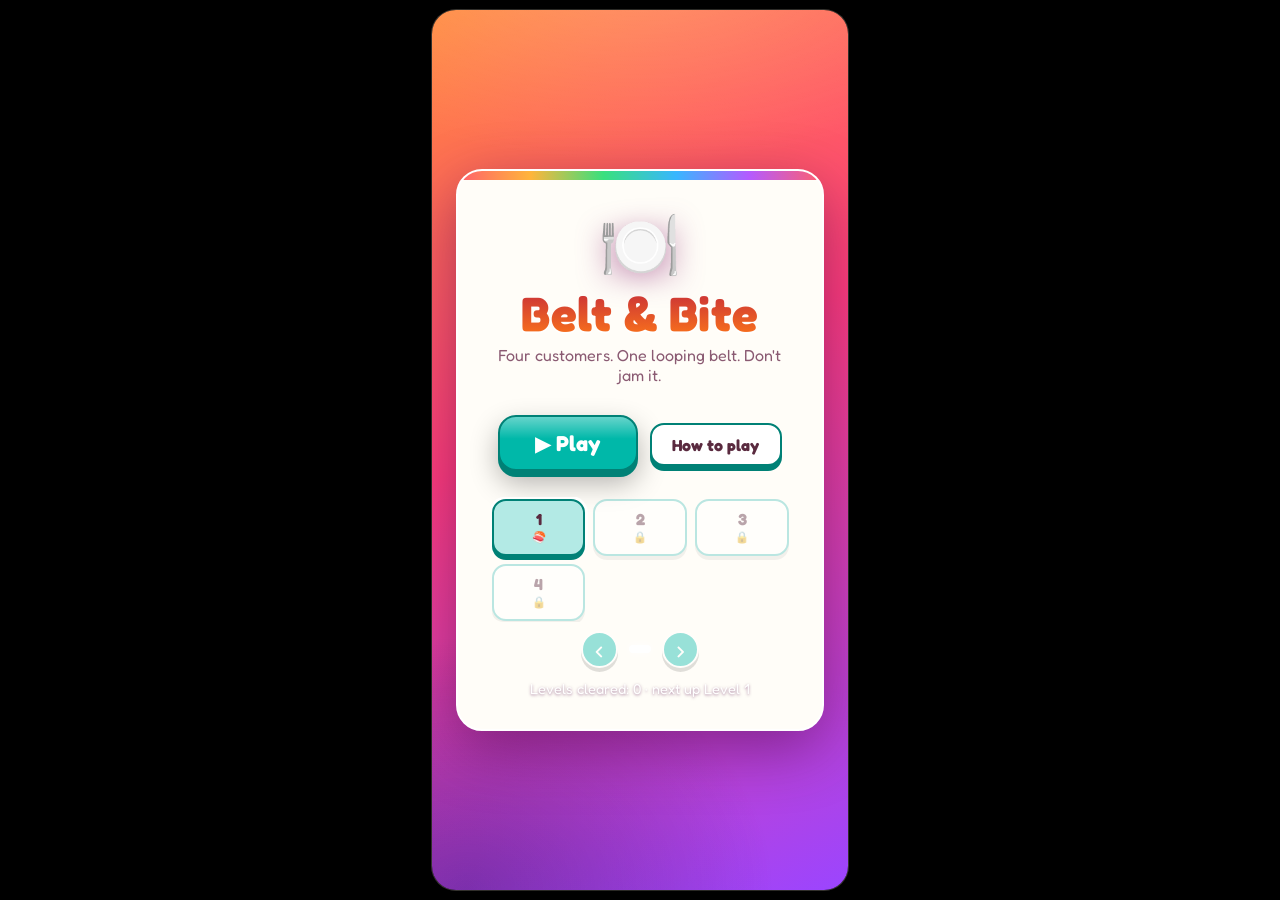
==== index.html @ 095f2ad1 "bigger and better" ====
<!DOCTYPE html>
<html lang="en">
<head>
<meta charset="utf-8">
<meta name="viewport" content="width=device-width, initial-scale=1, maximum-scale=1, user-scalable=no, viewport-fit=cover">
<title>Belt &amp; Bite</title>
<link rel="icon" href="data:image/svg+xml,<svg xmlns=%22http://www.w3.org/2000/svg%22 viewBox=%220 0 100 100%22><text y=%22.9em%22 font-size=%2290%22>🍽️</text></svg>">
<link rel="preconnect" href="https://fonts.googleapis.com">
<link rel="preconnect" href="https://fonts.gstatic.com" crossorigin>
<link href="https://fonts.googleapis.com/css2?family=Fredoka:wght@400;500;600;700&display=swap" rel="stylesheet">
<link rel="stylesheet" href="style.css?v=20251029">
</head>
<body>
<div id="app">

  <!-- ============ START SCREEN ============ -->
  <section id="screen-start" class="screen">
    <div class="start-card">
      <div class="logo">🍽️</div>
      <h1 class="title">Belt &amp; Bite</h1>
      <p class="tagline">Four customers. One looping belt. Don't jam it.</p>
      <button id="btn-play" class="btn primary big">▶ Play</button>
      <button id="btn-howto" class="btn">How to play</button>
      <div id="level-pager">
        <div id="level-track"></div>
      </div>
      <div id="level-nav">
        <button id="lvl-prev" class="lvl-arrow" aria-label="Previous page">‹</button>
        <div id="level-dots"></div>
        <button id="lvl-next" class="lvl-arrow" aria-label="Next page">›</button>
      </div>
      <p id="best-line" class="best-line"></p>
    </div>
  </section>

  <!-- ============ GAME SCREEN ============ -->
  <section id="screen-game" class="screen hidden">
    <header id="hud">
      <div class="hud-row">
        <span class="hud-title">🍽️ Belt &amp; Bite</span>
        <div class="dock">
          <button id="btn-mute" class="icon-btn" title="Mute (M)">🔊</button>
          <button id="btn-pause" class="icon-btn" title="Pause (P)">⏸</button>
          <button id="btn-quit" class="icon-btn" title="Menu">🏠</button>
        </div>
      </div>
      <div class="hud-row">
        <span id="hud-theme" class="theme-pill">Level 1 · Sushi Bar</span>
        <div class="hud-stats">
          <span id="stat-angry" class="stat angry">😤 0/3</span>
          <span id="stat-score" class="stat">⭐ 0</span>
        </div>
      </div>
    </header>

    <div id="customers-left" class="shift-strip"></div>
    <div id="belt-wrap">
      <div id="belt-area">
        <div id="belt-track"></div>
        <div id="belt-mouth"></div>
        <div id="belt-cap" class="belt-pill"><span id="belt-cap-num"></span></div>
        <div id="belt-items"></div>
        <div id="stations"></div>
        <div id="jam-warn" class="jam-warn hidden">
          <div class="jam-text">⚠️ BELT JAM · nobody wants these dishes!</div>
          <div class="jam-bar"><div id="jam-fill"></div></div>
        </div>
      </div>
    </div>

    <div id="kitchen">
      <div class="kitchen-label">KITCHEN · tap a column to dish · next dish on top ▲</div>
      <div id="lines" class="lines"></div>
    </div>

  </section>
</div>

<!-- ============ HOW TO MODAL ============ -->
<div id="modal-howto" class="modal hidden">
  <div class="modal-card">
    <h2>How to play</h2>
    <ul class="rules">
      <li>🏠 Four customers sit at the belt. Each wants a set amount of <b>one</b> dish from the menu.</li>
      <li>🍳 You're the server. Pick dishes from the <b>4 kitchen lines</b> — tap a line (or press 1–4) and its front item pops onto the belt.</li>
      <li>🔁 The belt loops forever. A dish is served when it passes a customer who ordered it — anything else just keeps rolling around.</li>
      <li>⏳ Customers have patience bars. If one empties, they storm out. <b>3 angry customers = game over.</b></li>
      <li>🚧 The belt has a max capacity. If it's full and <b>none</b> of the dishes match what anyone wants — belt jam, game over. Only dish what gets eaten!</li>
      <li>🎯 Four long, hard levels — one per restaurant (sushi → tacos → pizza → ramen). The full 10-dish menu is always on, guests can demand up to 10 of one dish, and you serve 45 customers a shift. The belt holds 13, so no hoarding — every plate has to make it.</li>
      <li>🏷️ Every level is a fixed kitchen: the same orders arrive every time, and the kitchen only makes exactly what its roster orders. Finish clean and the last dish is eaten as you win — no endless supply.</li>
    </ul>
    <button class="btn primary" data-close="modal-howto">Got it</button>
  </div>
</div>

<!-- ============ PAUSE MODAL ============ -->
<div id="modal-pause" class="modal hidden">
  <div class="modal-card">
    <h2>Paused</h2>
    <div class="modal-btns">
      <button class="btn primary" id="btn-resume">Resume</button>
      <button class="btn" data-close="modal-pause" data-restart="1">Restart level</button>
      <button class="btn" data-close="modal-pause" data-menu="1">Menu</button>
    </div>
  </div>
</div>

<!-- ============ WIN / LOSE MODALS ============ -->
<div id="modal-win" class="modal hidden">
  <div class="modal-card win-card">
    <h2 id="win-title">🍣 Level complete!</h2>
    <p id="win-stats" class="modal-stats"></p>
    <div class="modal-btns">
      <button class="btn primary" id="btn-next">Next level →</button>
      <button class="btn" data-close="modal-win" data-restart="1">Replay</button>
      <button class="btn" data-close="modal-win" data-menu="1">Menu</button>
    </div>
  </div>
</div>

<div id="modal-lose" class="modal hidden">
  <div class="modal-card lose-card">
    <h2 id="lose-title">💥 Belt jam!</h2>
    <p id="lose-stats" class="modal-stats"></p>
    <div class="modal-btns">
      <button class="btn primary" id="btn-retry">Try again</button>
      <button class="btn" data-close="modal-lose" data-restart="1">Replay</button>
      <button class="btn" data-close="modal-lose" data-menu="1">Menu</button>
    </div>
  </div>
</div>

<script src="levels-data.js?v=20251029"></script>
<script src="game-core.js?v=20251029"></script>
<script src="game.js?v=20251029"></script>
</body>
</html>
---- style.css ----
/* Belt & Bite — candy crush look: saturated jewels, hard candy shadows, glossy buttons.
   Sprites: Twemoji (CC-BY 4.0), bundled locally in img/. */

:root {
  --accent: #00b8a9;
  --accent-strong: color-mix(in srgb, var(--accent) 70%, #000);
  --accent-soft: rgba(255, 255, 255, 0.22);
  --bg: transparent;
  --bg2: #ffffff;
  --panel: #ffffff;
  --panel-brd: rgba(255, 255, 255, 0.35);
  --ink: #5a2a3f;
  --ink-dim: #8a5a72;
  --danger: #ff3b5c;
  --warn: #ffa50a;
  --ok: #2dd36c;
}

* { margin: 0; padding: 0; box-sizing: border-box; }

html, body { height: 100%; }

body {
  font-family: "Fredoka", "Baloo 2", ui-rounded, system-ui, sans-serif;
  background: #000;
  color: var(--ink);
  overflow: hidden;
  display: flex;
  align-items: center;
  justify-content: center;
  user-select: none;
  -webkit-user-select: none;
  text-size-adjust: 100%;
  -webkit-text-size-adjust: 100%; /* no mobile font-boost blow-ups */
}

#app {
  /* phone-shaped board, centered on the black desktop background */
  position: relative;
  height: min(100dvh, 880px); /* dynamic viewport — always fits inside iOS toolbars */
  aspect-ratio: 9 / 19;
  max-width: 96vw;
  display: flex;
  flex-direction: column;
  background:
    radial-gradient(700px 340px at 50% -6%, rgba(255, 255, 255, 0.18), transparent 60%),
    radial-gradient(560px 460px at 8% 100%, rgba(10, 10, 90, 0.35), transparent 55%),
    linear-gradient(155deg, #ff8a3d 0%, #ff3d7e 44%, #9b45ff 100%);
  border-radius: 24px;
  overflow: hidden;
  box-shadow: 0 0 90px rgba(0, 0, 0, 0.9), 0 0 0 1px rgba(255, 244, 224, 0.3);
  transition: background-color 0.4s ease;
}
@media (max-width: 560px) {
  #app { border-radius: 0; box-shadow: none; }
}

.screen { flex: 1; min-height: 0; }
.hidden { display: none !important; }

/* ---------- sprite art (no plates; colors boosted so each dish pops on dark) ---------- */
.art {
  display: block; object-fit: contain; pointer-events: none;
  min-width: 0; max-width: 100%; height: auto; /* stop 618px sprites blowing out grid tracks */
  filter: saturate(1.5) contrast(1.25) drop-shadow(0 1px 2px rgba(15, 10, 25, 0.55));
}
.belt-item .art { width: 40px; height: 40px; }
.chip .art {
  width: 3rem; height: 3rem;
  filter: saturate(1.5) contrast(1.2) drop-shadow(0 4px 5px rgba(45, 22, 0, 0.55));
}
.station .cust .art { width: 4.2rem; height: 4.2rem; } /* 2x — customers should be readable */
.station .want .art { width: 1.9rem; height: 1.9rem; }

/* ---------- buttons (glossy candy) ---------- */
.btn, .icon-btn, .lvl-tile, .line {
  -webkit-tap-highlight-color: transparent;
  touch-action: manipulation;
}
.btn {
  font-family: inherit;
  font-size: 1rem;
  font-weight: 700;
  color: var(--ink);
  background: #fff;
  border: 2px solid var(--accent-strong);
  border-radius: 14px;
  padding: 0.6rem 1.3rem;
  cursor: pointer;
  box-shadow: 0 5px 0 var(--accent-strong);
  transition: transform 0.08s ease, box-shadow 0.08s ease, background 0.15s ease;
}
.btn:hover { background: #fff6f0; }
.btn:active { transform: translateY(4px); box-shadow: 0 1px 0 var(--accent-strong); }
.btn.primary {
  background: linear-gradient(180deg, rgba(255, 255, 255, 0.4), rgba(255, 255, 255, 0) 42%), var(--accent);
  border-color: var(--accent-strong);
  color: #fff;
  box-shadow: 0 5px 0 var(--accent-strong), 0 10px 24px rgba(0, 0, 0, 0.28);
}
.btn.big { font-size: 1.35rem; padding: 0.8rem 2.2rem; border-radius: 18px; box-shadow: 0 6px 0 var(--accent-strong), 0 12px 28px rgba(0, 0, 0, 0.3); }

/* ---------- start screen ---------- */
#screen-start { display: flex; align-items: center; justify-content: center; overflow-y: auto; overflow-x: hidden; }
.start-card {
  position: relative;
  text-align: center;
  width: min(600px, 94vw);
  max-width: 620px;
  padding: 2.5rem 2rem 2rem;
  background: #fffdf8;
  border: 2px solid #fff;
  border-radius: 26px;
  overflow: hidden; /* clips the rainbow band to the rounded corners */
  box-shadow: 0 18px 60px rgba(60, 0, 60, 0.45);
  margin: 1.5rem;
}
.start-card::before {
  content: "";
  position: absolute;
  top: 0; left: 0; right: 0;
  height: 9px;
  background: linear-gradient(90deg, #ff5f6d, #ffb53b, #38e07e, #38b6ff, #b45bff, #ff5f6d);
}
.logo { font-size: 4.2rem; line-height: 1; filter: drop-shadow(0 6px 14px rgba(120, 0, 90, 0.4)); }
.title { font-size: 3rem; font-weight: 700; letter-spacing: 0.5px; margin: 0.4rem 0 0.2rem;
  background: linear-gradient(180deg, #c2273c, #ff7a18);
  -webkit-background-clip: text; background-clip: text; color: transparent;
  filter: drop-shadow(0 2px 0 #fff); }
.tagline { color: var(--ink-dim); margin-bottom: 1.6rem; }
.start-card .btn { margin: 0.25rem; }

#level-pager {
  overflow: hidden; border-radius: 14px;
  margin: 1.4rem 0 0.55rem;
  touch-action: pan-y; /* horizontal swipes drive paging, vertical still scrolls the card */
}
#level-track { display: flex; min-width: 0; will-change: transform; } /* pages swap instantly, like clicking next/back */
.level-page {
  flex: 0 0 100%; min-width: 0;
  display: grid; grid-template-columns: repeat(3, minmax(0, 1fr)); gap: 0.5rem;
  padding: 0.1rem;
}
#level-nav { display: flex; align-items: center; justify-content: center; gap: 0.7rem; margin-bottom: 0.8rem; }
.lvl-arrow {
  font-family: inherit; font-size: 1.4rem; line-height: 1;
  width: 2.3rem; height: 2.3rem; border-radius: 99px;
  color: #fff; background: var(--accent);
  border: 2px solid #fff; cursor: pointer;
  box-shadow: 0 4px 0 rgba(0, 0, 0, 0.3);
  transition: transform 0.08s ease, box-shadow 0.08s ease;
}
.lvl-arrow:hover:not(:disabled) { filter: brightness(1.08); }
.lvl-arrow:active:not(:disabled) { transform: translateY(3px); box-shadow: 0 1px 0 rgba(0, 0, 0, 0.3); }
.lvl-arrow:disabled { opacity: 0.4; cursor: default; }
#level-dots { display: flex; gap: 8px; }
.lvl-dot {
  width: 8px; height: 8px; border-radius: 99px; padding: 0; border: none;
  background: rgba(255, 255, 255, 0.55); cursor: pointer;
  transition: width 0.2s ease, background 0.2s ease;
}
.lvl-dot.active { width: 22px; background: #fff; box-shadow: 0 0 8px rgba(255, 255, 255, 0.8); }
.lvl-tile {
  font-family: inherit; font-size: 1rem; font-weight: 700;
  color: var(--ink); background: #fff;
  border: 2px solid color-mix(in srgb, var(--accent) 55%, #cdd5e0);
  border-radius: 14px;
  padding: 0.55rem 0.3rem; min-width: 0; overflow: hidden;
  cursor: pointer; line-height: 1.3;
  box-shadow: 0 4px 0 color-mix(in srgb, var(--accent) 45%, #b8a6b8);
  transition: transform 0.08s ease, box-shadow 0.08s ease, border-color 0.15s;
}
.lvl-tile small { display: block; font-size: 0.7rem; color: var(--ink-dim); font-weight: 600; }
.lvl-tile:hover:not(.locked) { transform: translateY(-2px); filter: brightness(1.03); }
.lvl-tile.locked { opacity: 0.42; cursor: default; box-shadow: 0 4px 0 rgba(0, 0, 0, 0.12); }
.lvl-tile.current { background: color-mix(in srgb, var(--accent) 30%, #fff); border-color: var(--accent-strong); box-shadow: 0 4px 0 var(--accent-strong), 0 0 0 3px rgba(255, 255, 255, 0.85); }
.best-line { color: #fff; font-size: 0.9rem; margin-top: 0.6rem; text-shadow: 0 1px 3px rgba(80, 0, 70, 0.5); }

/* ---------- HUD ---------- */
#screen-game { display: flex; flex-direction: column; overflow-y: auto; overflow-x: hidden; }
#hud {
  display: flex; flex-direction: column; gap: 0.35rem;
  padding: 0.55rem 0.7rem 0.5rem;
  border-bottom: 2px solid rgba(255, 255, 255, 0.25);
  background: linear-gradient(180deg, rgba(90, 15, 70, 0.42), rgba(90, 15, 70, 0.12));
}
.hud-row { display: flex; align-items: center; justify-content: space-between; gap: 0.6rem; }
.dock { display: flex; gap: 0.4rem; }
.hud-title { font-weight: 700; font-size: 1rem; letter-spacing: 0.4px; color: #fff; text-shadow: 0 1px 3px rgba(80, 10, 70, 0.7); }
.theme-pill {
  font-size: 0.8rem; font-weight: 700; color: var(--accent-strong);
  background: #fff; border: 2px solid #fff;
  border-radius: 999px; padding: 0.15rem 0.7rem;
  box-shadow: 0 2px 8px rgba(60, 0, 60, 0.3);
}
.hud-stats { display: flex; gap: 0.45rem; flex-wrap: wrap; }
.stat {
  font-size: 0.8rem; font-weight: 700; padding: 0.2rem 0.65rem;
  background: #fff; border: 2px solid #fff; border-radius: 999px;
  white-space: nowrap; color: var(--ink);
  box-shadow: 0 2px 8px rgba(60, 0, 60, 0.28);
}
.stat.angry.low { border-color: #ff3b5c; color: #ff3b5c; animation: pulse-bad 0.8s infinite; }
.stat.danger { border-color: #ff3b5c; color: #ff3b5c; box-shadow: 0 2px 12px rgba(255, 59, 92, 0.5); }
@keyframes pulse-bad { 50% { opacity: 0.55; } }

.icon-btn {
  font-family: inherit; font-size: 1rem; height: 2.3rem; width: 2.3rem;
  background: #fff; border: 2px solid #fff;
  border-radius: 12px; cursor: pointer; color: var(--ink);
  box-shadow: 0 3px 0 rgba(60, 0, 60, 0.35);
  transition: transform 0.08s ease, box-shadow 0.08s ease;
}
.icon-btn:hover { filter: brightness(1.03); }
.icon-btn:active { transform: translateY(2px); box-shadow: 0 1px 0 rgba(60, 0, 60, 0.35); }

/* ---------- kitchen / lines (saturated candy blocks) ---------- */
#kitchen {
  flex: 0 0 auto;
  padding: 0.4rem 0.85rem 0;
  display: flex; flex-direction: column; gap: 0.35rem;
  border-top: 2px solid rgba(255, 255, 255, 0.3);
  background: rgba(70, 10, 70, 0.18);
}
.kitchen-label { text-align: center; font-size: 0.68rem; letter-spacing: 1.5px; text-transform: uppercase; color: #fff; font-weight: 700; text-shadow: 0 1px 3px rgba(80, 10, 70, 0.6); }
.lines { display: grid; grid-template-columns: repeat(4, 1fr); gap: 0.5rem; }
.line {
  display: flex; flex-direction: column; gap: 0.22rem; min-width: 0;
  background: linear-gradient(180deg, #d8ad7e, #a8784f); /* lighter warm wooden counter */
  border: 2px solid #5f3d22; /* dark brown trim */
  border-bottom: none; /* the kitchen runs off the bottom edge — sides and top only */
  border-radius: 14px 14px 0 0; padding: 0.35rem 0.45rem 0.55rem;
  box-shadow: inset 0 2px 6px rgba(255, 255, 255, 0.18), inset 0 -6px 12px rgba(90, 50, 20, 0.35), 0 4px 0 rgba(10, 8, 20, 0.5);
  cursor: pointer; align-items: stretch;
  box-shadow: 0 4px 0 rgba(10, 8, 20, 0.55);
  transition: border-color 0.15s, transform 0.08s;
  touch-action: manipulation;
}
.line:hover { filter: brightness(1.02); }
.line:active { transform: scale(0.97); }



.queue {
  display: flex; flex-direction: column; gap: 0.2rem; align-items: center; justify-content: flex-start;
  width: 100%; min-width: 0;
  height: 17.9rem; /* five slots + a slice of the 6th, cut by overflow */
  overflow: hidden;
}
/* dishes sit bare on the dark line — no card around each item. New dishes slide in
   smoothly from the deck instead of lagging on a restock timer. */
.chip {
  width: 100%; min-width: 0; height: 3.2rem; display: grid; place-items: center;
  background: transparent; border: none; box-shadow: none;
  animation: chip-in 0.18s ease;
}
.chip.empty {
  background: transparent;
  border: none; /* fully invisible — slots exist only to keep the columns the same height */
}
@keyframes chip-in {
  from { opacity: 0; transform: translateY(-3px) scale(0.9); }
  to { opacity: 1; transform: translateY(0) scale(1); }
}
.line::before { content: "▲"; align-self: center; font-size: 0.6rem; color: rgba(255, 255, 255, 0.95); line-height: 1; font-weight: 800; }
.line.nudge { animation: nudge 0.28s ease; }
@keyframes nudge { 25% { transform: translateX(-4px); } 50% { transform: translateX(4px); } 75% { transform: translateX(-3px); } }

/* ---------- belt ---------- */
#belt-wrap {
  flex: 1 1 auto; width: 100%; min-height: 135px; /* the belt yields first when the screen is short */
  display: flex;
}
#belt-area {
  position: relative; flex: 1; margin: 0.5rem;
  min-height: 150px;
  transition: none;
  border-radius: 18px;
  background:
    radial-gradient(rgba(255, 255, 255, 0.22) 1.6px, transparent 1.8px) 0 0/20px 20px,
    linear-gradient(180deg, #ff7adf 0%, #8a5ff5 100%);
  border: 2px solid rgba(255, 255, 255, 0.45);
  overflow: hidden;
}
#belt-area.nudge { animation: nudge 0.28s ease; }

#belt-track {
  position: absolute; border-radius: 60px;
  border: 30px solid rgba(255, 246, 250, 0.96); /* thick belt — dishes ride centered inside it */
  box-shadow: inset 0 4px 16px rgba(120, 30, 120, 0.4), 0 0 24px rgba(255, 255, 255, 0.3);
  pointer-events: none;
}
#belt-mouth {
  position: absolute; width: 46px; height: 20px; left: 50%; top: 0;
  transform: translate(-50%, -50%);
  background: linear-gradient(180deg, #ffffff, color-mix(in srgb, var(--accent) 70%, #fff));
  border-radius: 8px;
  box-shadow: 0 4px 14px rgba(0, 0, 0, 0.35);
  pointer-events: none;
  z-index: 5;
}
#belt-mouth::after { content: ""; position: absolute; inset: 0; background: rgba(255, 255, 255, 0.45); border-radius: 8px; animation: mouth-glow 1.8s ease-in-out infinite; }
@keyframes mouth-glow { 50% { opacity: 0.2; } }

#belt-items, #stations { position: absolute; inset: 0; pointer-events: none; }
.belt-pill {
  position: absolute; z-index: 6;
  display: flex; align-items: center; justify-content: center; gap: 6px;
  background: rgba(255, 255, 255, 0.95); border: 2px solid #fff;
  border-radius: 999px; padding: 4px 10px;
  font-size: 0.72rem; color: var(--ink-dim); pointer-events: none;
  box-shadow: 0 3px 10px rgba(60, 0, 60, 0.35);
}
/* belt capacity — smack in the middle of the conveyor loop */
#belt-cap { left: 50%; top: 50%; transform: translate(-50%, -50%); }
/* customers still to serve — a slim centered strip right above the belt */
#customers-left {
  z-index: 6;
  width: fit-content; margin: 4px auto 2px;
  background: rgba(255, 255, 255, 0.95); border: 2px solid #fff;
  border-radius: 999px; padding: 3px 14px;
  font-size: 0.75rem; font-weight: 800; color: var(--ink);
  box-shadow: 0 3px 10px rgba(60, 0, 60, 0.35);
}
#belt-cap-num { font-weight: 800; color: var(--ink); font-variant-numeric: tabular-nums; font-size: 0.85rem; min-width: 4.4rem; text-align: center; }
#belt-cap.full { border-color: #ff8da0; }
#belt-cap.full #belt-cap-num { color: var(--danger); }

.belt-item {
  position: absolute; width: 30px; height: 30px;
  display: grid; place-items: center;
  font-size: 1.4rem; will-change: transform;
  filter: drop-shadow(0 3px 4px rgba(40, 0, 50, 0.5));
  transform-origin: center;
}
.belt-item.pop { animation: pop-in 0.24s ease; }
@keyframes pop-in { 0% { transform: scale(0.2); opacity: 0.3; } 80% { transform: scale(1.18); } 100% { transform: scale(1); opacity: 1; } }
.belt-item.grab {
  transition: transform 0.18s ease-in, opacity 0.18s ease-in;
  opacity: 0;
}
.score-pop { font-size: 0.9rem; }

/* ---------- stations / customers ---------- */
.station { position: absolute; z-index: 4; }
.pod-body {
  /* bare customer: no group container — face, then order ticket below */
  position: absolute; left: 0; top: 0; width: 60px;
  transform: translate(-50%, -50%);
  display: flex; flex-direction: column; align-items: center; gap: 3px;
  background: transparent;
}
.station .cust {
  font-size: 1.75rem; line-height: 1.1;
  filter: drop-shadow(0 3px 5px rgba(50, 0, 60, 0.35));
}
.station .want {
  font-size: 1rem; font-weight: 700;
  background: color-mix(in srgb, var(--accent) 25%, #fff);
  border: 1px solid color-mix(in srgb, var(--accent) 60%, #fff);
  border-radius: 999px; padding: 0.1rem 0.5rem;
  white-space: nowrap; display: flex; align-items: center; gap: 0.2rem;
  color: var(--ink);
}
.station .want big { font-size: 1.4rem; width: 1.9rem; }
.station.arrive .pod-body { animation: arrive 0.4s ease; }
@keyframes arrive { 0% { transform: translate(-50%, -50%) translateY(26px) scale(0.6); opacity: 0; } 100% { transform: translate(-50%, -50%) translateY(0) scale(1); opacity: 1; } }
.station.leave-happy .pod-body { animation: leave-happy 0.55s ease forwards; }
@keyframes leave-happy { 40% { transform: translate(-50%, -50%) translateY(-12px) scale(1.08); } 100% { transform: translate(-50%, -50%) translateY(-60px) scale(0.7); opacity: 0; } }
.station.leave-angry .pod-body { animation: leave-angry 0.55s ease forwards; }
@keyframes leave-angry { 10% { transform: translate(-50%, -50%) translateX(-6px); } 20% { transform: translate(-50%, -50%) translateX(6px); } 30% { transform: translate(-50%, -50%) translateX(-6px); } 40% { transform: translate(-50%, -50%) translateX(6px); } 50% { transform: translate(-50%, -50%) translateX(-4px) rotate(-8deg); opacity: 1; } 100% { transform: translate(-50%, -50%) translateX(40px) rotate(-10deg); opacity: 0; } }
.station.vacant .want { border-color: #e5c9d8; background: #faf1f6; color: var(--ink-dim); font-weight: 600; }
.patience { width: 86%; height: 7px; background: rgba(90, 20, 90, 0.25); border-radius: 99px; overflow: hidden; margin-top: 1px; border: 1px solid rgba(90, 20, 90, 0.18); }
.patience-fill { height: 100%; width: 100%; background: linear-gradient(90deg, var(--ok), #7ad49a); border-radius: 99px; transition: background 0.2s; }
.patience-fill.mid { background: linear-gradient(90deg, var(--warn), #e6982e); }
.patience-fill.low { background: linear-gradient(90deg, var(--danger), #d63a52); animation: pulse-bad 0.7s infinite; }
.station.vacant .patience-fill { width: 0; }

.score-pop {
  position: absolute; z-index: 30; font-size: 1rem; font-weight: 800;
  color: #fff; text-shadow: 0 1px 0 #b3244d, 0 2px 6px rgba(40, 0, 40, 0.6);
  pointer-events: none; animation: float-up 0.8s ease forwards;
}
.score-pop.bad { color: #ffb3c1; }
@keyframes float-up { 0% { transform: translateY(0); opacity: 1; } 100% { transform: translateY(-46px); opacity: 0; } }

/* ---------- belt jam warning ---------- */
#jam-warn {
  position: absolute; left: 50%; top: 8%; transform: translateX(-50%);
  z-index: 40; text-align: center; width: min(420px, 90%);
  background: #fff; border: 3px solid var(--danger); border-radius: 16px;
  padding: 0.55rem 1rem;
  box-shadow: 0 6px 0 #c12445, 0 10px 30px rgba(60, 0, 40, 0.5);
  animation: jam-flash 0.6s ease-in-out infinite;
}
@keyframes jam-flash { 50% { border-color: #ff9fb0; box-shadow: 0 6px 0 #c12445, 0 0 36px rgba(255, 60, 90, 0.7); } }
.jam-text { font-weight: 800; color: #c12445; font-size: 0.95rem; }
.jam-bar { height: 6px; background: #fadbe2; border-radius: 99px; margin-top: 0.4rem; overflow: hidden; }
#jam-fill { height: 100%; width: 0; background: var(--danger); border-radius: 99px; }



/* ---------- modals ---------- */
.modal {
  position: fixed; inset: 0; z-index: 100;
  display: flex; align-items: center; justify-content: center;
  background: rgba(50, 10, 55, 0.6);
  backdrop-filter: blur(6px);
}
.modal-card {
  position: relative;
  width: min(440px, 92vw); max-height: 86vh; overflow-y: auto;
  background: #fffdf8; border: 2px solid #fff;
  border-radius: 26px; overflow: hidden;
  padding: 1.9rem 1.8rem 1.6rem; text-align: center;
  box-shadow: 0 24px 70px rgba(40, 0, 40, 0.55);
}
.modal-card::before {
  content: "";
  position: absolute;
  top: 0; left: 0; right: 0;
  height: 9px;
  background: linear-gradient(90deg, #ff5f6d, #ffb53b, #38e07e, #38b6ff, #b45bff);
}
.modal-card h2 { margin-bottom: 0.5rem; font-size: 1.6rem; }
.modal-stats { color: var(--ink-dim); margin-bottom: 1.1rem; line-height: 1.6; }
.modal-btns { display: flex; flex-direction: column; gap: 0.55rem; margin-top: 0.2rem; }
.modal-btns .btn { width: 100%; }
.win-card h2 { color: var(--ok); }
.lose-card h2 { color: var(--danger); }
.rules { text-align: left; list-style: none; display: flex; flex-direction: column; gap: 0.55rem; margin: 1rem 0 1.2rem; color: var(--ink); }
.rules li { font-size: 0.92rem; line-height: 1.45; }

/* ---------- responsive / touch ---------- */
@media (max-width: 760px) {
  #hud { padding: 0.5rem 0.6rem 0.45rem; gap: 0.3rem; }
  .hud-title { display: none; }
  .stat { font-size: 0.74rem; padding: 0.26rem 0.6rem; }
  .icon-btn { height: 2.75rem; width: 2.75rem; font-size: 1.3rem; border-radius: 14px; } /* >= 44px touch target */
  .lines { gap: 0.45rem; }
  .line { padding: 0.4rem 0.5rem; min-height: 3.6rem; }
  .chip { width: 100%; height: 2.9rem; font-size: 1rem; border-radius: 9px; }
  .chip .art { width: 2.4rem; height: 2.4rem; }
  .queue { height: 16.5rem; }
  .belt-item { width: 30px; height: 30px; font-size: 1.25rem; }
  .belt-item .art { width: 34px; height: 34px; }
  .pod-body { width: 62px; }
  .station .cust { font-size: 1.45rem; }
  .station .cust .art { width: 3.3rem; height: 3.3rem; }
  .station .want { font-size: 0.8rem; }
  .station .want big { font-size: 1.05rem; width: 1.5rem; }
  .kitchen-label { font-size: 0.62rem; }
  #belt-area { margin: 0.4rem; }
  .btn { min-height: 3rem; padding: 0.7rem 1.4rem; }
  .modal-btns .btn { min-height: 3.2rem; font-size: 1.05rem; }
  .lvl-tile { min-height: 2.9rem; padding: 0.45rem 0.2rem; }
  .lvl-arrow { width: 2.75rem; height: 2.75rem; font-size: 1.5rem; }
  .title { font-size: 2.3rem; }
}
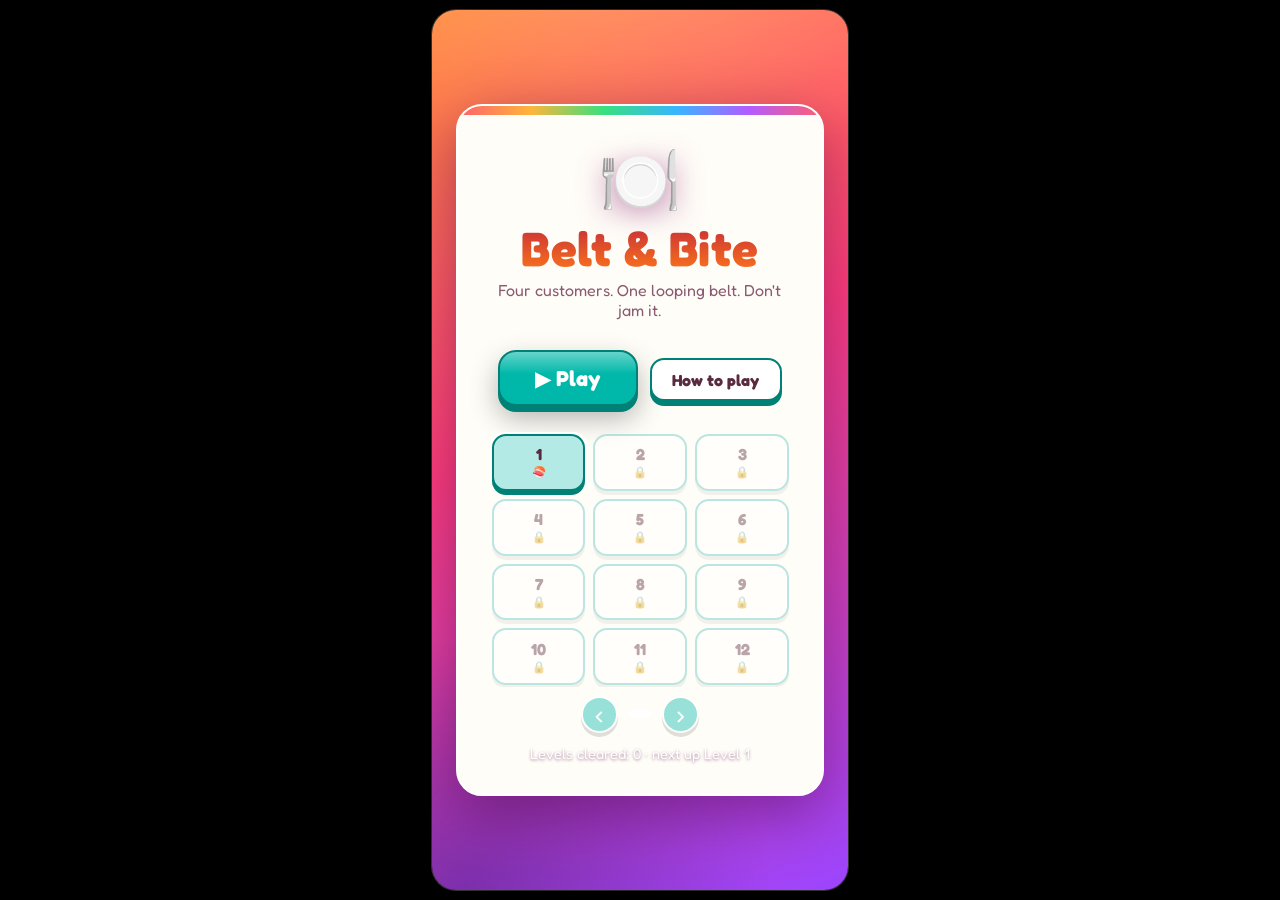
==== commit 3d72e730: "more level" ====
--- a/index.html
+++ b/index.html
@@ -8,7 +8,7 @@
 <link rel="preconnect" href="https://fonts.googleapis.com">
 <link rel="preconnect" href="https://fonts.gstatic.com" crossorigin>
 <link href="https://fonts.googleapis.com/css2?family=Fredoka:wght@400;500;600;700&display=swap" rel="stylesheet">
-<link rel="stylesheet" href="style.css?v=20251029">
+<link rel="stylesheet" href="style.css?v=1029c">
 </head>
 <body>
 <div id="app">
@@ -39,6 +39,7 @@
       <div class="hud-row">
         <span class="hud-title">🍽️ Belt &amp; Bite</span>
         <div class="dock">
+          <button id="btn-music" class="icon-btn" title="Music">🎶</button>
           <button id="btn-mute" class="icon-btn" title="Mute (M)">🔊</button>
           <button id="btn-pause" class="icon-btn" title="Pause (P)">⏸</button>
           <button id="btn-quit" class="icon-btn" title="Menu">🏠</button>
@@ -84,9 +85,9 @@
       <li>🏠 Four customers sit at the belt. Each wants a set amount of <b>one</b> dish from the menu.</li>
       <li>🍳 You're the server. Pick dishes from the <b>4 kitchen lines</b> — tap a line (or press 1–4) and its front item pops onto the belt.</li>
       <li>🔁 The belt loops forever. A dish is served when it passes a customer who ordered it — anything else just keeps rolling around.</li>
-      <li>⏳ Customers have patience bars. If one empties, they storm out. <b>3 angry customers = game over.</b></li>
+      <li>⏳ Customers have patience bars. If one empties, they storm out. <b>5 angry customers = game over.</b></li>
       <li>🚧 The belt has a max capacity. If it's full and <b>none</b> of the dishes match what anyone wants — belt jam, game over. Only dish what gets eaten!</li>
-      <li>🎯 Four long, hard levels — one per restaurant (sushi → tacos → pizza → ramen). The full 10-dish menu is always on, guests can demand up to 10 of one dish, and you serve 45 customers a shift. The belt holds 13, so no hoarding — every plate has to make it.</li>
+      <li>🎯 12 levels — sushi → tacos → pizza → ramen, each run three times with a busier kitchen. Each shift works from 8 dishes picked from the restaurant's 10, guests can demand up to 10 of one dish, and you serve 50 customers a shift. The kitchen doesn't know your orders — it cooks down its line, so a lot of what arrives is for guests who haven't sat down yet. The belt holds 40.</li>
       <li>🏷️ Every level is a fixed kitchen: the same orders arrive every time, and the kitchen only makes exactly what its roster orders. Finish clean and the last dish is eaten as you win — no endless supply.</li>
     </ul>
     <button class="btn primary" data-close="modal-howto">Got it</button>
@@ -130,8 +131,8 @@
   </div>
 </div>
 
-<script src="levels-data.js?v=20251029"></script>
-<script src="game-core.js?v=20251029"></script>
-<script src="game.js?v=20251029"></script>
+<script src="levels-data.js?v=1029c"></script>
+<script src="game-core.js?v=1029c"></script>
+<script src="game.js?v=1029c"></script>
 </body>
 </html>
--- a/style.css
+++ b/style.css
@@ -252,15 +252,10 @@
 .chip {
   width: 100%; min-width: 0; height: 3.2rem; display: grid; place-items: center;
   background: transparent; border: none; box-shadow: none;
-  animation: chip-in 0.18s ease;
 }
 .chip.empty {
   background: transparent;
   border: none; /* fully invisible — slots exist only to keep the columns the same height */
-}
-@keyframes chip-in {
-  from { opacity: 0; transform: translateY(-3px) scale(0.9); }
-  to { opacity: 1; transform: translateY(0) scale(1); }
 }
 .line::before { content: "▲"; align-self: center; font-size: 0.6rem; color: rgba(255, 255, 255, 0.95); line-height: 1; font-weight: 800; }
 .line.nudge { animation: nudge 0.28s ease; }
